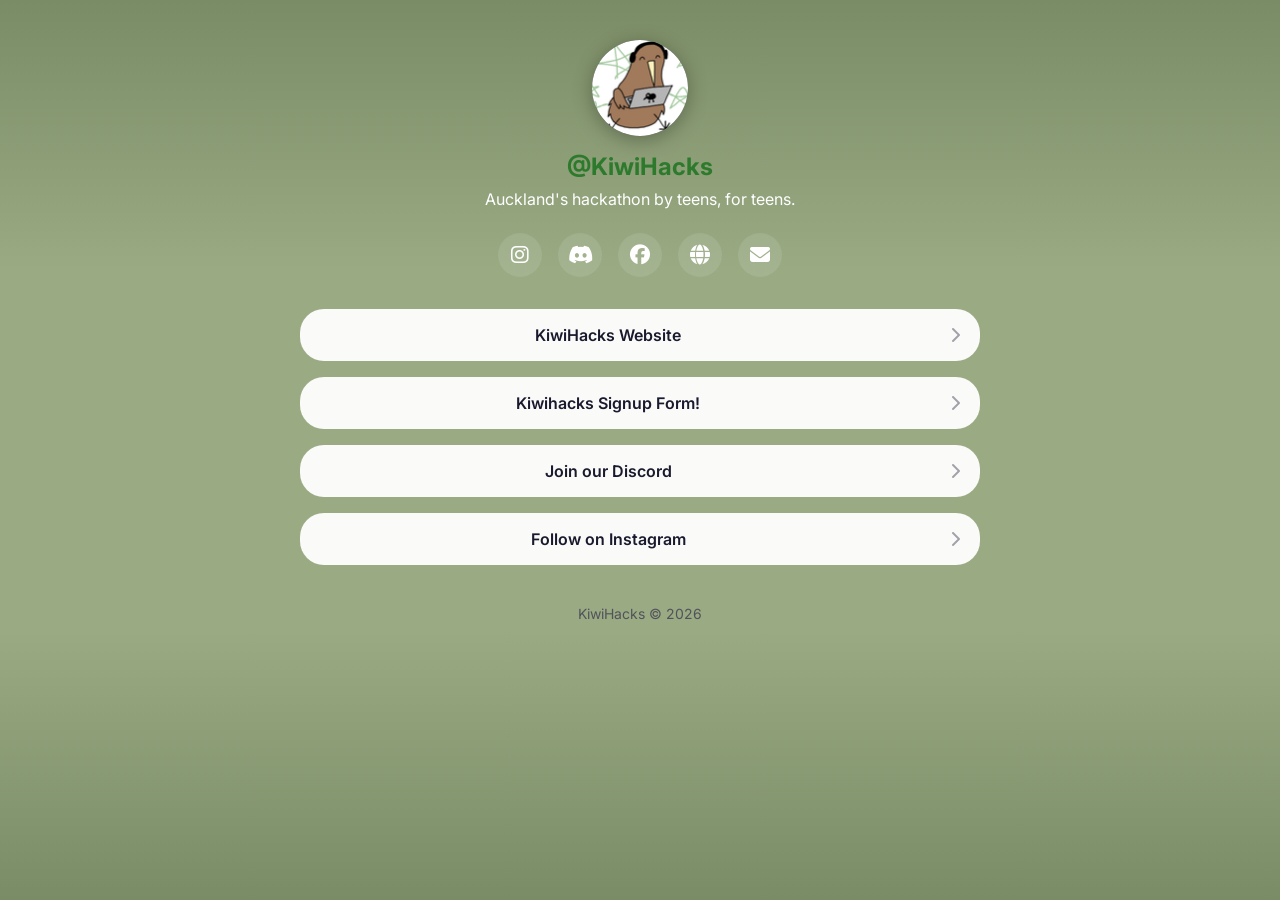
==== index.html @ de62b892 "first commit" ====
<!DOCTYPE html>
<html lang="en">
<head>
    <meta charset="UTF-8">
    <meta name="viewport" content="width=device-width, initial-scale=1.0">
    <title>@KiwiHacks</title>
    <link rel="stylesheet" href="styles.css">
    <link rel="preconnect" href="https://fonts.googleapis.com">
    <link rel="preconnect" href="https://fonts.gstatic.com" crossorigin>
    <link href="https://fonts.googleapis.com/css2?family=Inter:wght@400;500;600;700&display=swap" rel="stylesheet">
    <link rel="stylesheet" href="https://cdnjs.cloudflare.com/ajax/libs/font-awesome/6.5.1/css/all.min.css">
</head>
<body>
    <div class="container">
        <!-- Profile Section -->
        <div class="profile">
            <div class="avatar">
                <img src="assets/kiwihacks.png" alt="KiwiHacks Logo" onerror="this.src='assets/logo-placeholder.svg';">
            </div>
            <h1>@KiwiHacks</h1>
            <p class="tagline">Auckland's hackathon by teens, for teens.</p>
        </div>

        <!-- Social Icons -->
        <div class="social-icons" id="social-icons">
            <!-- Social icons will be loaded from socials.md -->
        </div>

        <!-- Links Container -->
        <div class="links-container" id="links-container">
            <!-- Links will be loaded from Google Sheets -->
            <div class="loading">Loading links...</div>
        </div>

        <!-- Footer -->
        <div class="footer">
            <p>KiwiHacks © 2026</p>
        </div>
    </div>

    <script src="script.js"></script>
</body>
</html>
---- styles.css ----
* {
    margin: 0;
    padding: 0;
    box-sizing: border-box;
}

body {
    font-family: 'Inter', -apple-system, BlinkMacSystemFont, 'Segoe UI', Roboto, sans-serif;
    background: linear-gradient(180deg, #7a8c65 0%, #9aab84 30%, #9aab84 70%, #7a8c65 100%);
    min-height: 100vh;
    display: flex;
    justify-content: center;
    padding: 40px 20px;
}

.container {
    width: 100%;
    max-width: 680px;
    display: flex;
    flex-direction: column;
    align-items: center;
}

/* Profile Section */
.profile {
    text-align: center;
    margin-bottom: 24px;
}

.avatar {
    width: 96px;
    height: 96px;
    border-radius: 50%;
    background: #2d2d2d;
    display: flex;
    align-items: center;
    justify-content: center;
    margin: 0 auto 16px;
    font-size: 48px;
    box-shadow: 0 4px 20px rgba(0, 0, 0, 0.3);
    overflow: hidden;
}

.avatar img {
    width: 100%;
    height: 100%;
    object-fit: cover;
}

h1 {
    color: #2d7a2d;
    font-size: 24px;
    font-weight: 700;
    margin-bottom: 8px;
}

.tagline {
    color: #ffffff;
    font-size: 16px;
    font-weight: 400;
}

/* Social Icons */
.social-icons {
    display: flex;
    gap: 16px;
    margin-bottom: 32px;
}

.social-icons a {
    width: 44px;
    height: 44px;
    border-radius: 50%;
    background: rgba(255, 255, 255, 0.1);
    display: flex;
    align-items: center;
    justify-content: center;
    color: #ffffff;
    text-decoration: none;
    font-size: 20px;
    transition: all 0.3s ease;
    backdrop-filter: blur(10px);
}

.social-icons a:hover {
    background: rgba(255, 255, 255, 0.2);
    transform: translateY(-3px);
    box-shadow: 0 4px 15px rgba(255, 255, 255, 0.2);
}

.social-icons a:hover .fa-instagram {
    color: #E4405F;
}

.social-icons a:hover .fa-discord {
    color: #5865F2;
}

.social-icons a:hover .fa-facebook {
    color: #1877F2;
}

.social-icons a:hover .fa-globe {
    color: #2d7a2d;
}

.social-icons a:hover .fa-envelope {
    color: #f59e0b;
}

/* Links Container */
.links-container {
    width: 100%;
    display: flex;
    flex-direction: column;
    gap: 16px;
}

.loading {
    text-align: center;
    color: #a1a1aa;
    padding: 20px;
}

/* Link Button */
.link-button {
    display: flex;
    align-items: center;
    width: 100%;
    padding: 16px 20px;
    background: rgba(255, 255, 255, 0.95);
    border-radius: 24px;
    text-decoration: none;
    color: #1a1a2e;
    font-weight: 600;
    font-size: 16px;
    transition: all 0.3s ease;
    position: relative;
    overflow: hidden;
}

.link-button:hover {
    transform: scale(1.02);
    box-shadow: 0 8px 30px rgba(255, 255, 255, 0.2);
    background: #ffffff;
}

.link-button:active {
    transform: scale(0.98);
}

.link-button .link-icon {
    width: 48px;
    height: 48px;
    border-radius: 12px;
    margin-right: 16px;
    object-fit: cover;
    flex-shrink: 0;
}

.link-button .link-icon-placeholder {
    width: 48px;
    height: 48px;
    border-radius: 12px;
    margin-right: 16px;
    background: #7a8c65;
    display: flex;
    align-items: center;
    justify-content: center;
    color: white;
    font-size: 20px;
    flex-shrink: 0;
}

.link-button .link-text {
    flex: 1;
    text-align: center;
    padding-right: 64px;
}

.link-button .link-arrow {
    position: absolute;
    right: 20px;
    color: #a1a1aa;
    transition: transform 0.3s ease;
}

.link-button:hover .link-arrow {
    transform: translateX(4px);
}

/* Featured Link */
.link-button.featured {
    background: rgba(255, 255, 255, 0.95);
    color: #1a1a2e;
}

.link-button.featured:hover {
    background: #ffffff;
}

.link-button.featured .link-arrow {
    color: #a1a1aa;
}

/* Footer */
.footer {
    margin-top: 40px;
    text-align: center;
}

.footer p {
    color: #52525b;
    font-size: 14px;
}

/* Responsive */
@media (max-width: 480px) {
    body {
        padding: 24px 16px;
    }

    .avatar {
        width: 80px;
        height: 80px;
        font-size: 40px;
    }

    h1 {
        font-size: 20px;
    }

    .tagline {
        font-size: 14px;
    }

    .social-icons {
        gap: 12px;
    }

    .social-icons a {
        width: 40px;
        height: 40px;
        font-size: 18px;
    }

    .link-button {
        padding: 14px 16px;
        border-radius: 20px;
    }

    .link-button .link-icon,
    .link-button .link-icon-placeholder {
        width: 40px;
        height: 40px;
    }

    .link-button .link-text {
        font-size: 14px;
        padding-right: 48px;
    }
}

/* Animation */
@keyframes fadeInUp {
    from {
        opacity: 0;
        transform: translateY(20px);
    }
    to {
        opacity: 1;
        transform: translateY(0);
    }
}

.link-button {
    animation: fadeInUp 0.5s ease forwards;
}

.link-button:nth-child(1) { animation-delay: 0.1s; }
.link-button:nth-child(2) { animation-delay: 0.2s; }
.link-button:nth-child(3) { animation-delay: 0.3s; }
.link-button:nth-child(4) { animation-delay: 0.4s; }
.link-button:nth-child(5) { animation-delay: 0.5s; }
.link-button:nth-child(6) { animation-delay: 0.6s; }
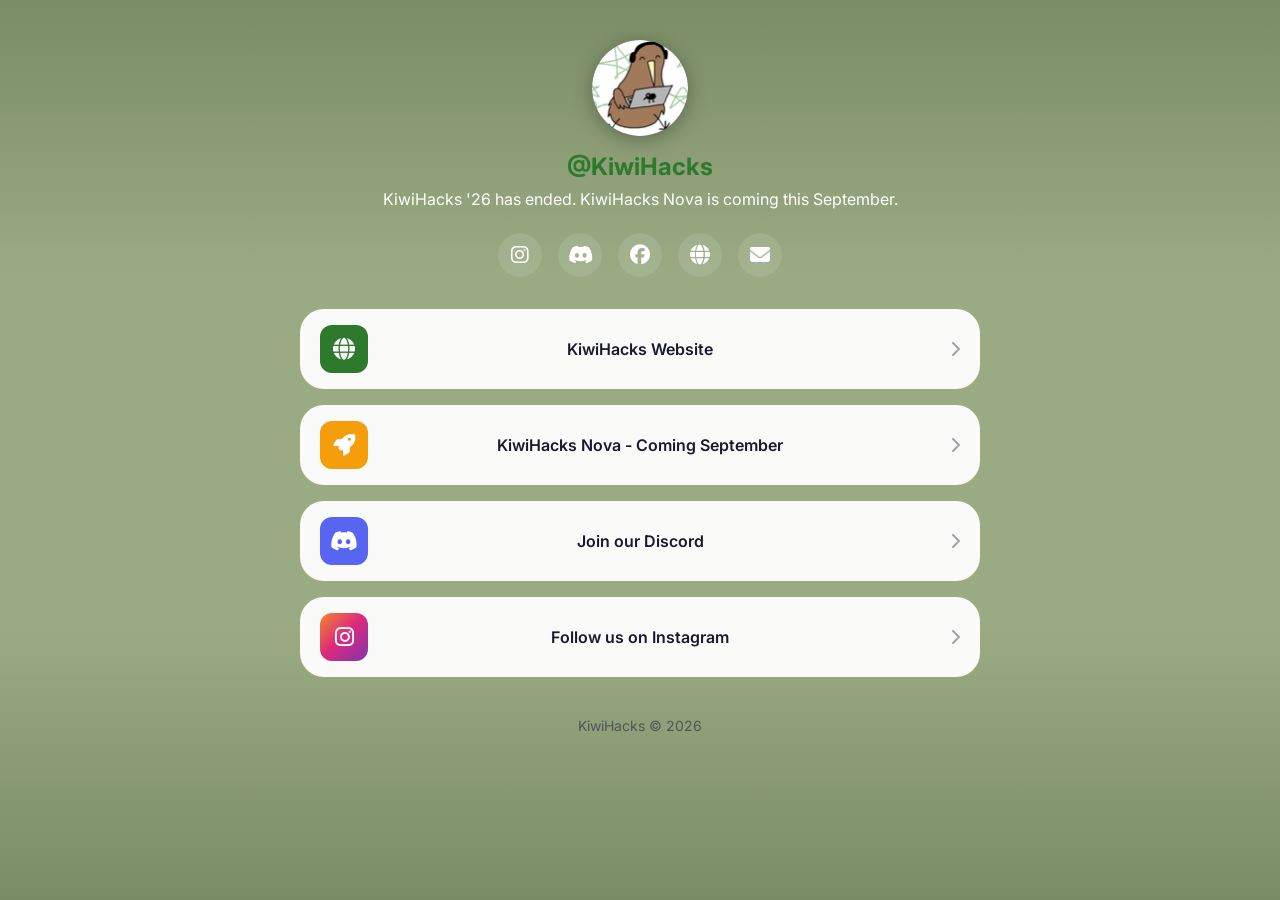
==== commit a6180593: "Updated the links" ====
--- a/index.html
+++ b/index.html
@@ -18,7 +18,7 @@
                 <img src="assets/kiwihacks.png" alt="KiwiHacks Logo" onerror="this.src='assets/logo-placeholder.svg';">
             </div>
             <h1>@KiwiHacks</h1>
-            <p class="tagline">Auckland's hackathon by teens, for teens.</p>
+            <p class="tagline">KiwiHacks '26 has ended. KiwiHacks Nova is coming this September.</p>
         </div>
 
         <!-- Social Icons -->
--- a/styles.css
+++ b/styles.css
@@ -149,13 +149,53 @@
     transform: scale(0.98);
 }
 
-.link-button .link-icon {
+.link-button .link-icon,
+.link-button .link-icon-symbol {
     width: 48px;
     height: 48px;
     border-radius: 12px;
     margin-right: 16px;
+    flex-shrink: 0;
+}
+
+.link-button .link-icon {
     object-fit: cover;
-    flex-shrink: 0;
+}
+
+.link-button .link-icon-symbol {
+    background: #7a8c65;
+    color: #ffffff;
+    display: flex;
+    align-items: center;
+    justify-content: center;
+    font-size: 22px;
+}
+
+.link-button .link-icon-instagram {
+    background: linear-gradient(135deg, #f58529, #dd2a7b 48%, #8134af);
+}
+
+.link-button .link-icon-discord {
+    background: #5865f2;
+}
+
+.link-button .link-icon-facebook {
+    background: #1877f2;
+}
+
+.link-button .link-icon-globe,
+.link-button .link-icon-website {
+    background: #2d7a2d;
+}
+
+.link-button .link-icon-rocket {
+    background: #f59e0b;
+}
+
+.link-button .link-icon-calendar,
+.link-button .link-icon-form,
+.link-button .link-icon-link {
+    background: #7a8c65;
 }
 
 .link-button .link-icon-placeholder {
@@ -250,6 +290,7 @@
     }
 
     .link-button .link-icon,
+    .link-button .link-icon-symbol,
     .link-button .link-icon-placeholder {
         width: 40px;
         height: 40px;
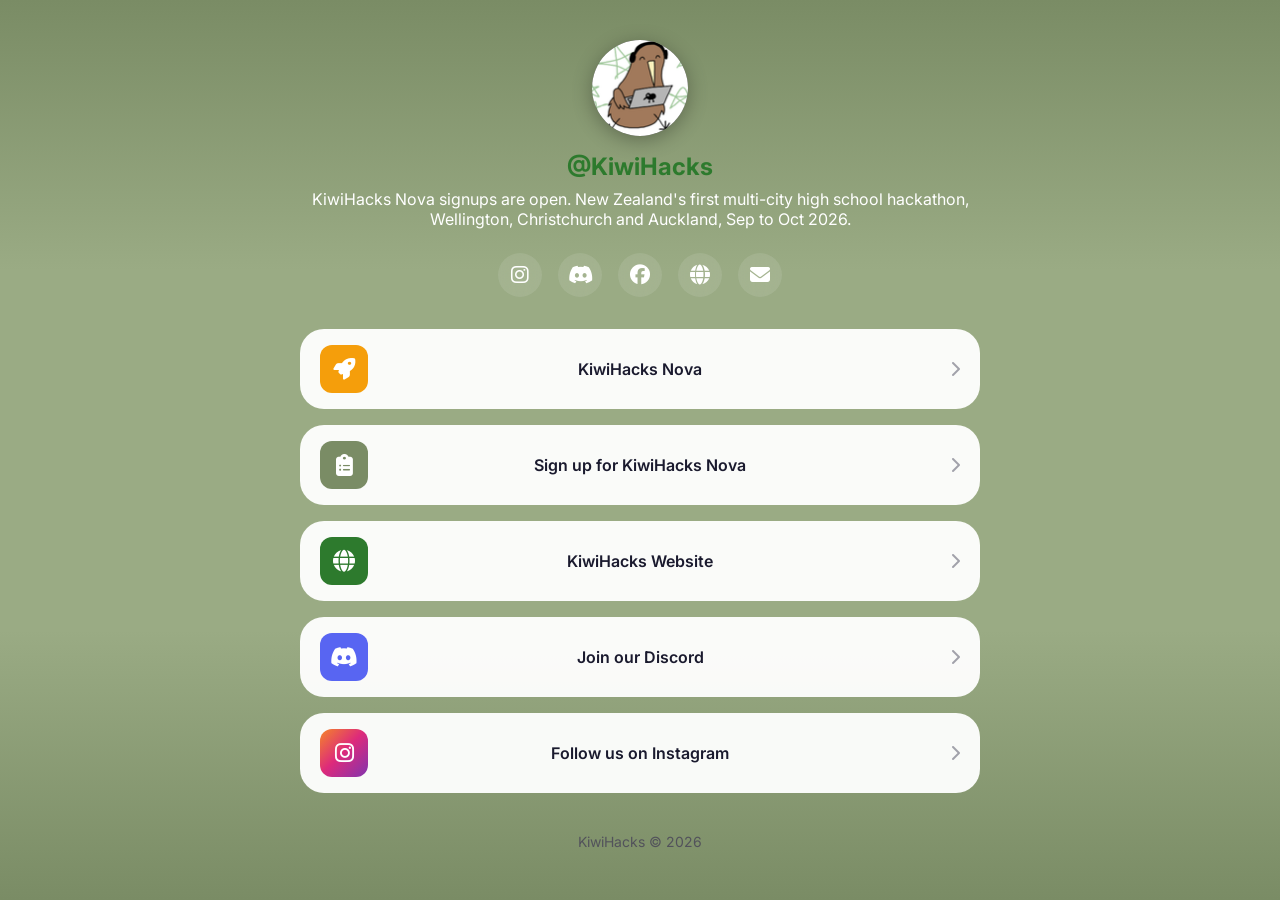
==== commit 0689deaf: "Update Nova links for launch: add Nova site, signups open, 3 cities KiwiHacks '26 has ended and Nova" ====
--- a/index.html
+++ b/index.html
@@ -18,7 +18,7 @@
                 <img src="assets/kiwihacks.png" alt="KiwiHacks Logo" onerror="this.src='assets/logo-placeholder.svg';">
             </div>
             <h1>@KiwiHacks</h1>
-            <p class="tagline">KiwiHacks '26 has ended. KiwiHacks Nova is coming this September.</p>
+            <p class="tagline">KiwiHacks Nova signups are open. New Zealand's first multi-city high school hackathon, Wellington, Christchurch and Auckland, Sep to Oct 2026.</p>
         </div>
 
         <!-- Social Icons -->
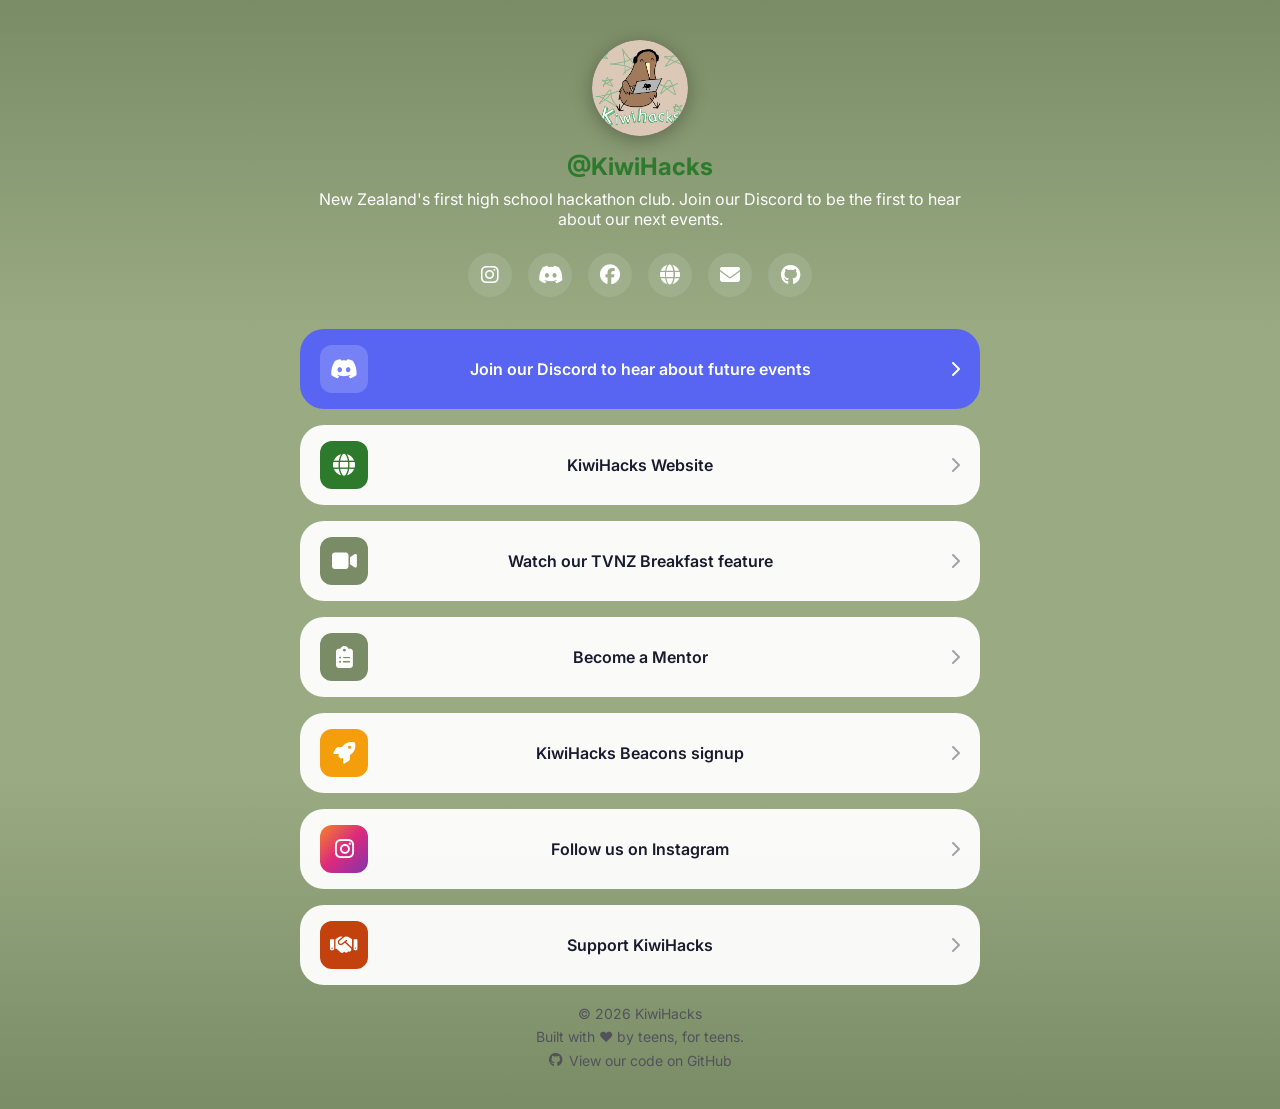
==== commit d388b74f: "Retire Nova links, make Discord the main call to action Nova has finished, so the signup, site and a" ====
--- a/index.html
+++ b/index.html
@@ -18,7 +18,7 @@
                 <img src="assets/kiwihacks.png" alt="KiwiHacks Logo" onerror="this.src='assets/logo-placeholder.svg';">
             </div>
             <h1>@KiwiHacks</h1>
-            <p class="tagline">KiwiHacks Nova signups are open. New Zealand's first multi-city high school hackathon, Wellington, Christchurch and Auckland, Sep to Oct 2026.</p>
+            <p class="tagline">New Zealand's first high school hackathon club. Join our Discord to be the first to hear about our next events.</p>
         </div>
 
         <!-- Social Icons -->
@@ -34,7 +34,9 @@
 
         <!-- Footer -->
         <div class="footer">
-            <p>KiwiHacks © 2026</p>
+            <p>© 2026 KiwiHacks</p>
+            <p>Built with <span class="footer-heart">❤️</span> by teens, for teens.</p>
+            <p><a class="footer-link" href="https://github.com/N1k0s1/LinktreeKiwiHacks" target="_blank" rel="noopener noreferrer"><i class="fab fa-github"></i> View our code on GitHub</a></p>
         </div>
     </div>
 
--- a/styles.css
+++ b/styles.css
@@ -198,6 +198,24 @@
     background: #7a8c65;
 }
 
+.link-button .link-icon-envelope,
+.link-button .link-icon-email {
+    background: #f59e0b;
+}
+
+.link-button .link-icon-phone {
+    background: #2d7a2d;
+}
+
+.link-button .link-icon-linkedin {
+    background: #0a66c2;
+}
+
+.link-button .link-icon-heart,
+.link-button .link-icon-handshake {
+    background: #c2410c;
+}
+
 .link-button .link-icon-placeholder {
     width: 48px;
     height: 48px;
@@ -243,15 +261,75 @@
     color: #a1a1aa;
 }
 
+/* Discord call to action */
+.link-button.featured.discord-cta {
+    background: #5865f2;
+    color: #ffffff;
+}
+
+.link-button.featured.discord-cta:hover {
+    background: #4752c4;
+}
+
+.link-button.featured.discord-cta .link-icon-discord {
+    background: rgba(255, 255, 255, 0.18);
+}
+
+.link-button.featured.discord-cta .link-arrow {
+    color: #ffffff;
+}
+
+/* Back link */
+.back-link {
+    display: inline-flex;
+    align-items: center;
+    gap: 8px;
+    margin-top: 28px;
+    padding: 10px 18px;
+    border-radius: 20px;
+    background: rgba(255, 255, 255, 0.15);
+    color: #ffffff;
+    text-decoration: none;
+    font-size: 14px;
+    font-weight: 600;
+    transition: all 0.3s ease;
+}
+
+.back-link:hover {
+    background: rgba(255, 255, 255, 0.28);
+    transform: translateY(-2px);
+}
+
 /* Footer */
 .footer {
-    margin-top: 40px;
+    margin-top: 20px;
     text-align: center;
 }
 
 .footer p {
     color: #52525b;
     font-size: 14px;
+}
+
+.footer p + p {
+    margin-top: 6px;
+}
+
+.footer-heart {
+    font-style: normal;
+}
+
+.footer-link {
+    display: inline-flex;
+    align-items: center;
+    gap: 6px;
+    color: #52525b;
+    text-decoration: none;
+    transition: color 0.3s ease;
+}
+
+.footer-link:hover {
+    color: #2d2d2d;
 }
 
 /* Responsive */
@@ -324,3 +402,9 @@
 .link-button:nth-child(4) { animation-delay: 0.4s; }
 .link-button:nth-child(5) { animation-delay: 0.5s; }
 .link-button:nth-child(6) { animation-delay: 0.6s; }
+.link-button:nth-child(7) { animation-delay: 0.7s; }
+.link-button:nth-child(8) { animation-delay: 0.8s; }
+.link-button:nth-child(9) { animation-delay: 0.9s; }
+.link-button:nth-child(10) { animation-delay: 1s; }
+.link-button:nth-child(11) { animation-delay: 1.1s; }
+.link-button:nth-child(12) { animation-delay: 1.2s; }
